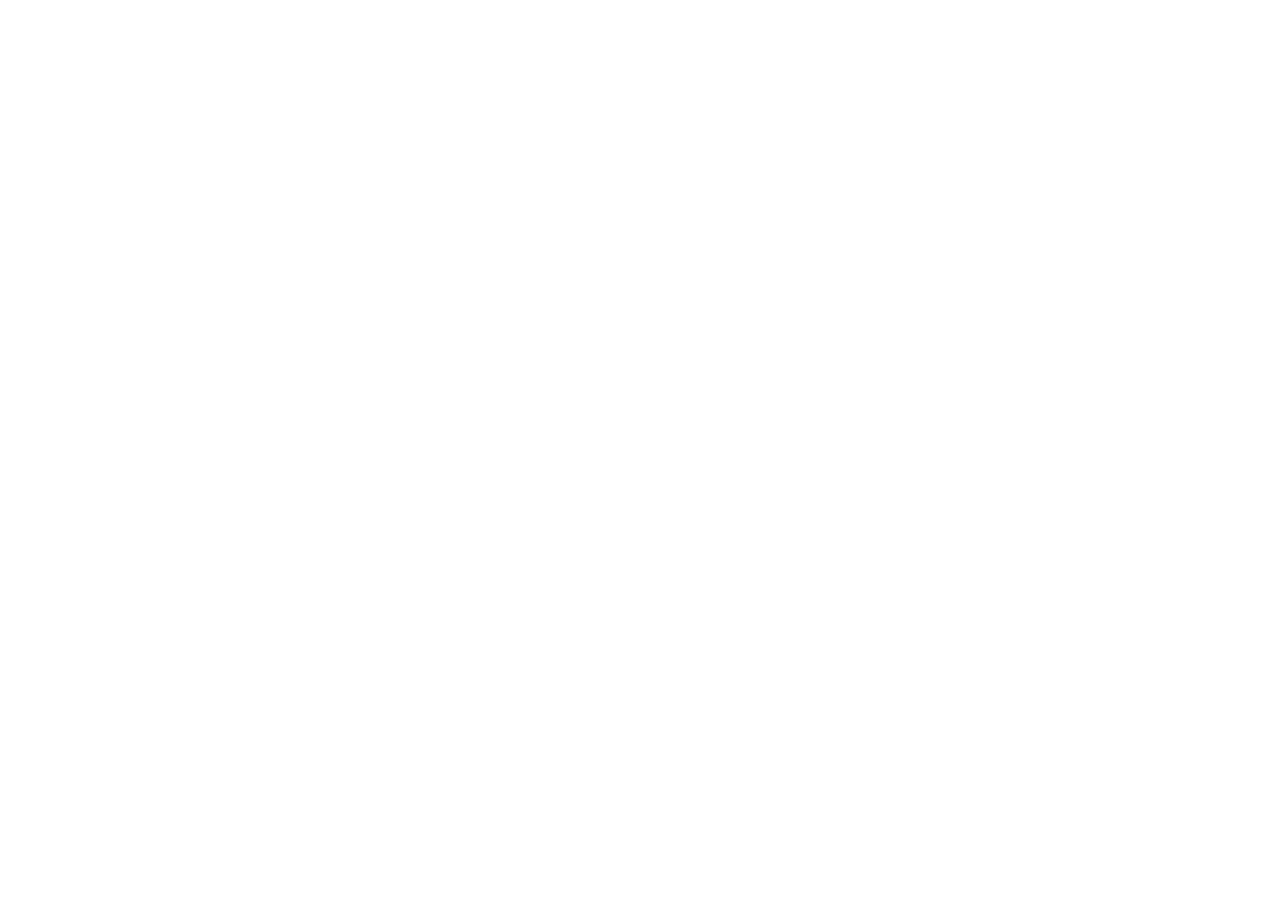
==== index.html @ 8354b926 "team homework" ====
<!DOCTYPE html>
<html lang="en">
  <head>
    <meta charset="UTF-8" />
    <meta http-equiv="X-UA-Compatible" content="IE=edge" />
    <meta name="viewport" content="width=device-width, initial-scale=1.0" />
    <title>team homework</title>
    <link rel="stylesheet" href="./css/index.css" />
  </head>
  <body>
    <div class="header"><div class="navbar"></div></div>
  </body>
</html>
---- css/index.css ----
* {
  margin: 0;
  padding: 0;
  box-sizing: border-box;
}
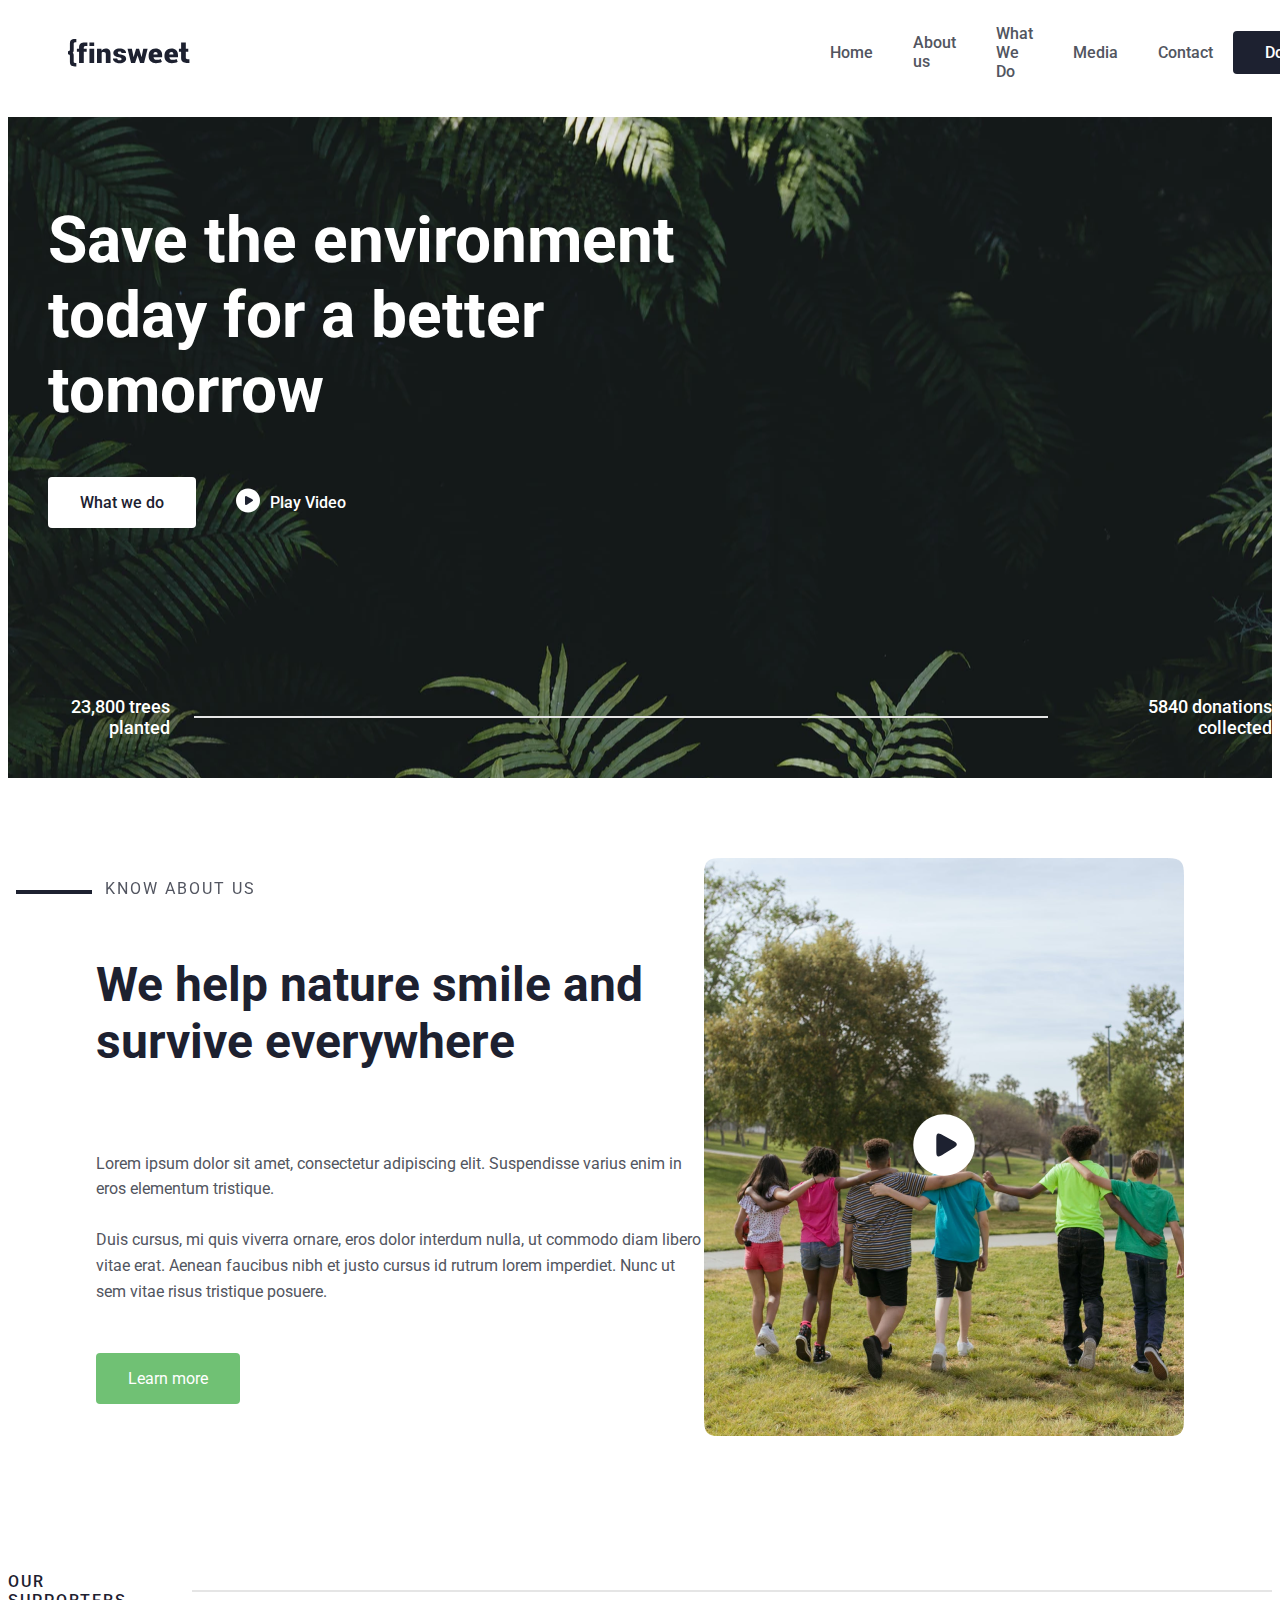
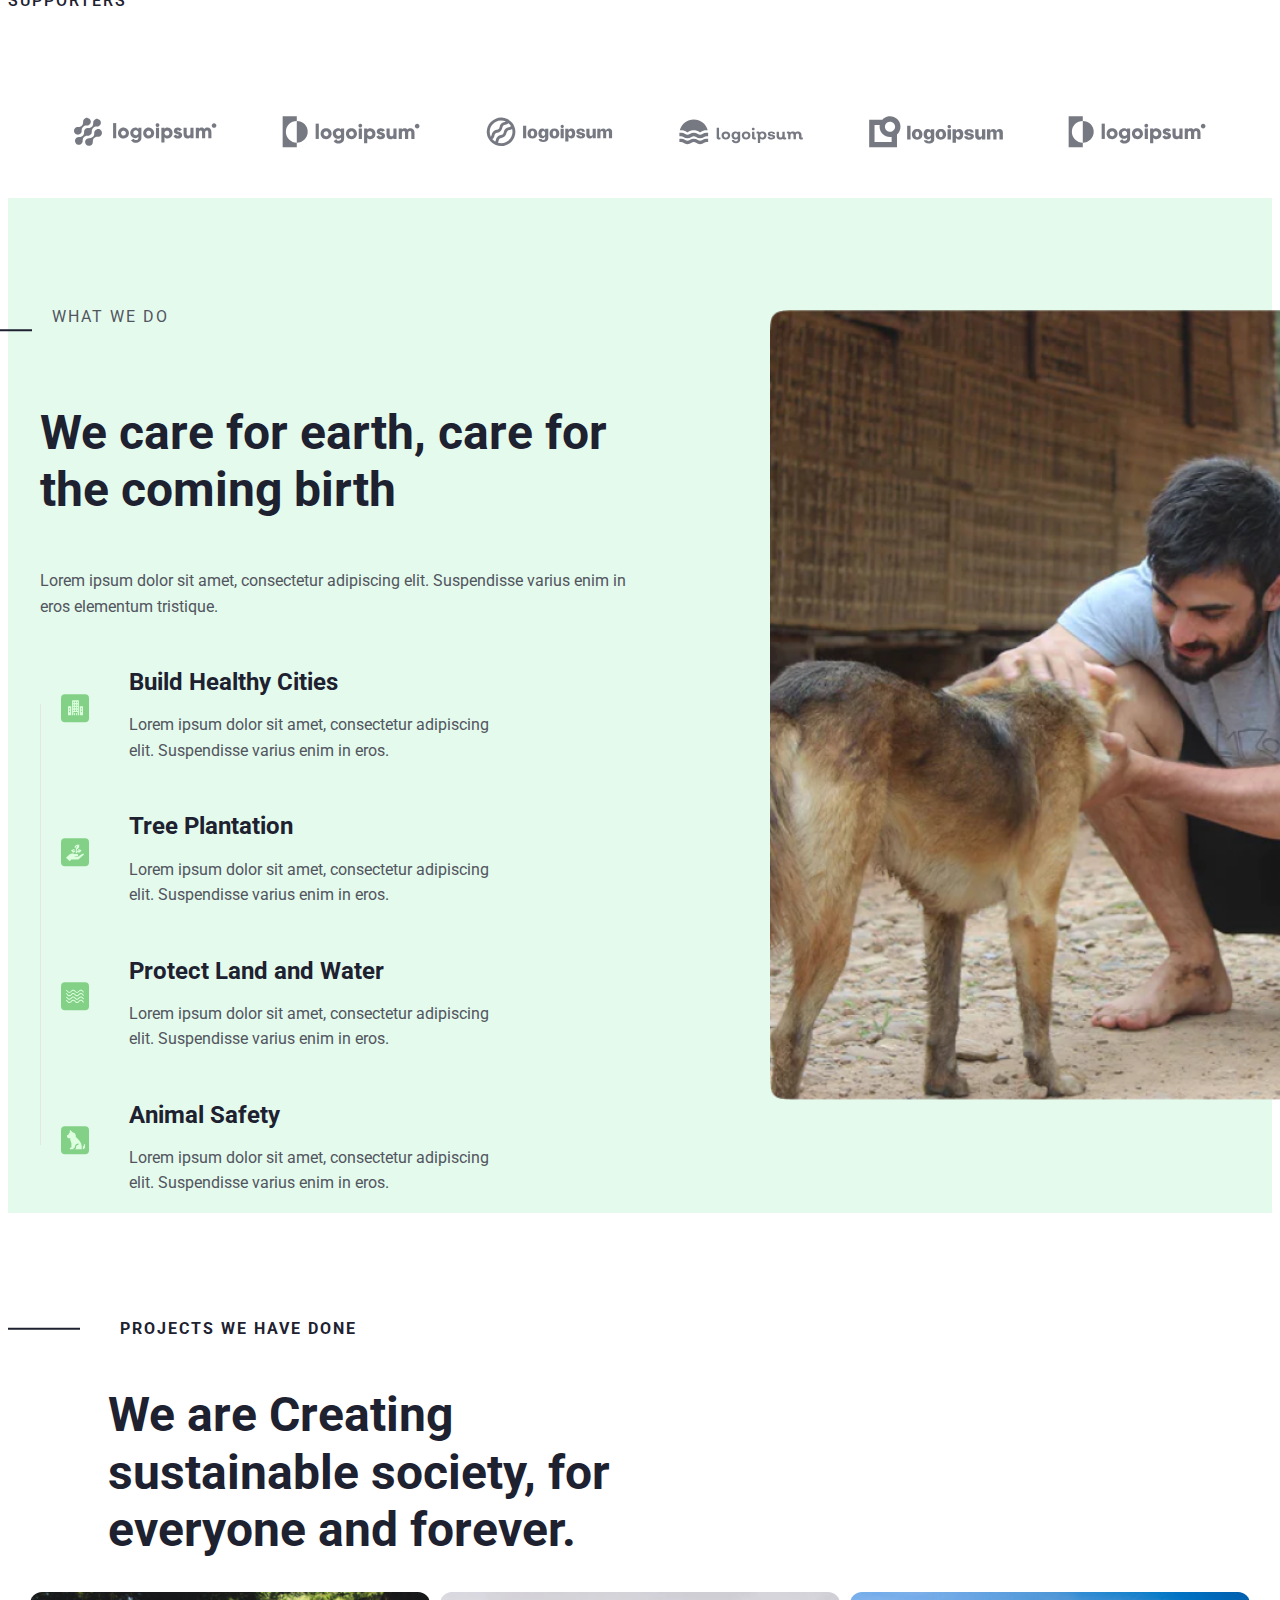
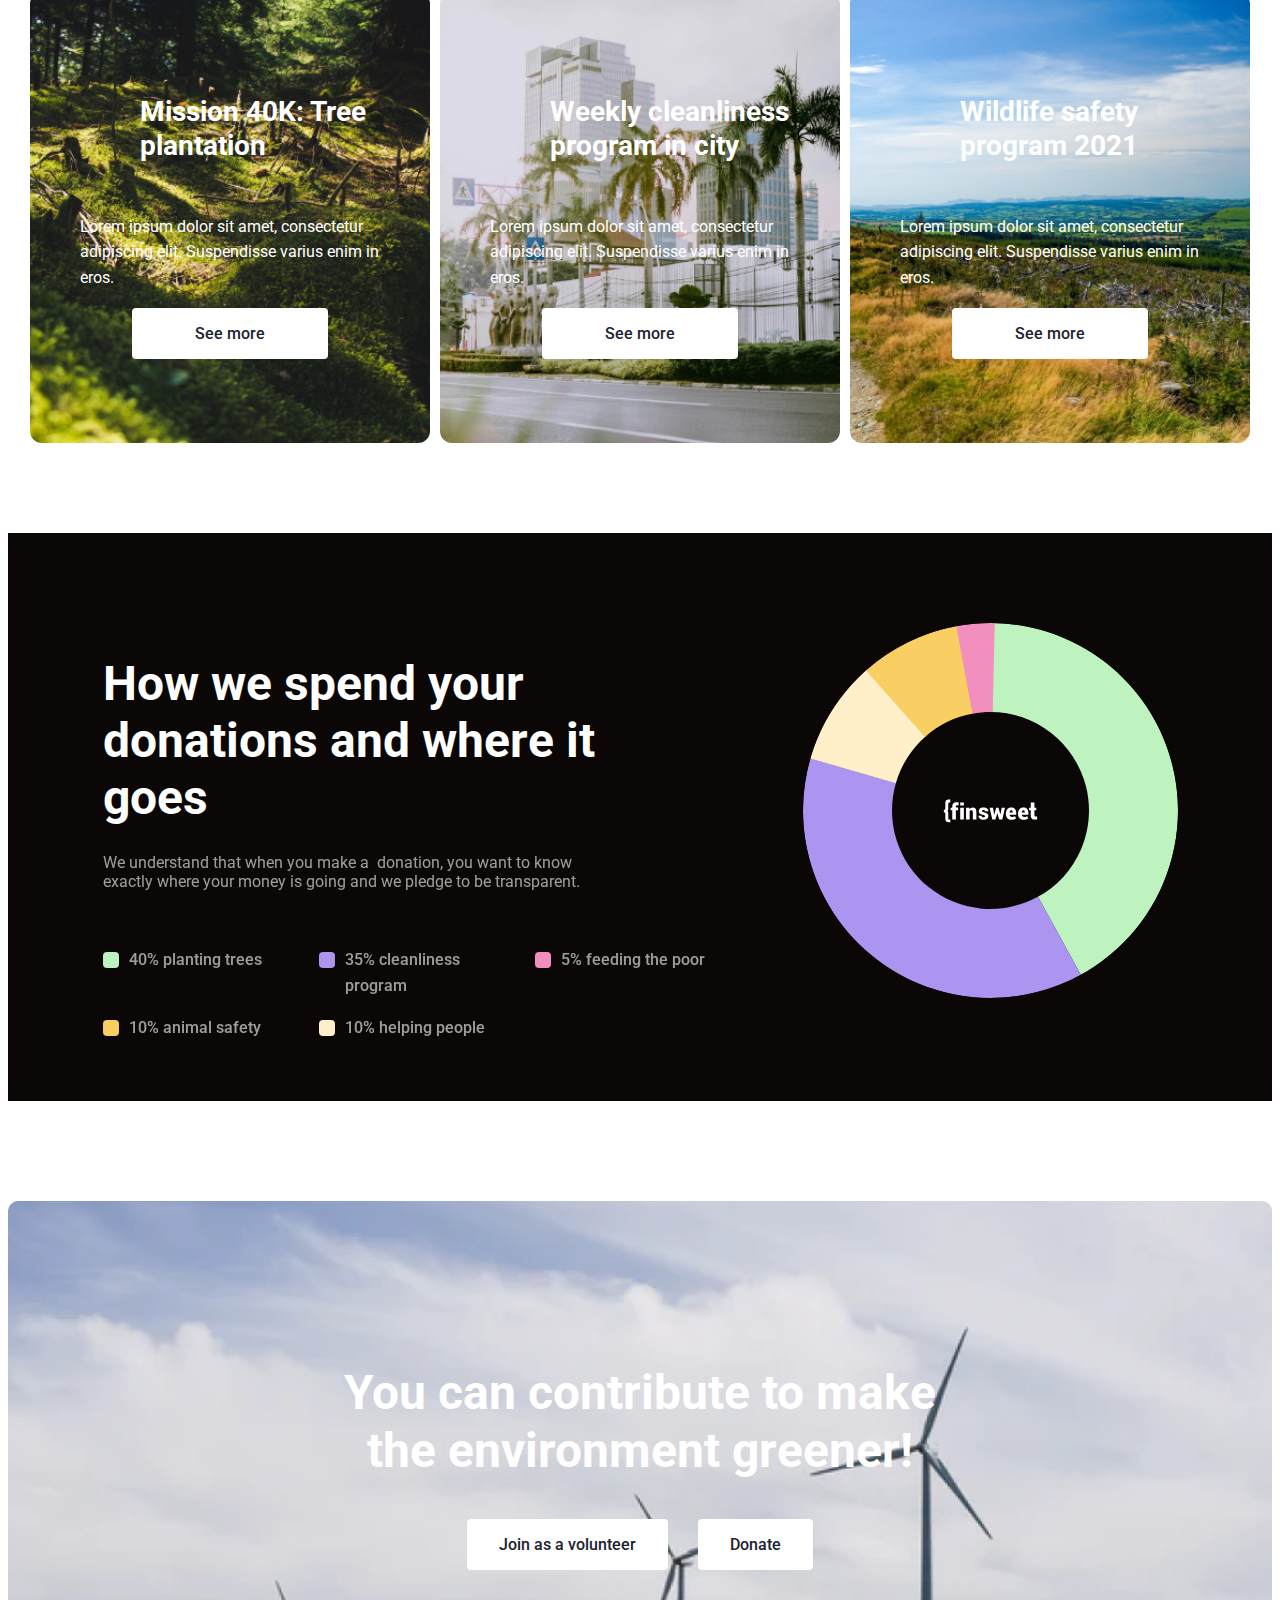
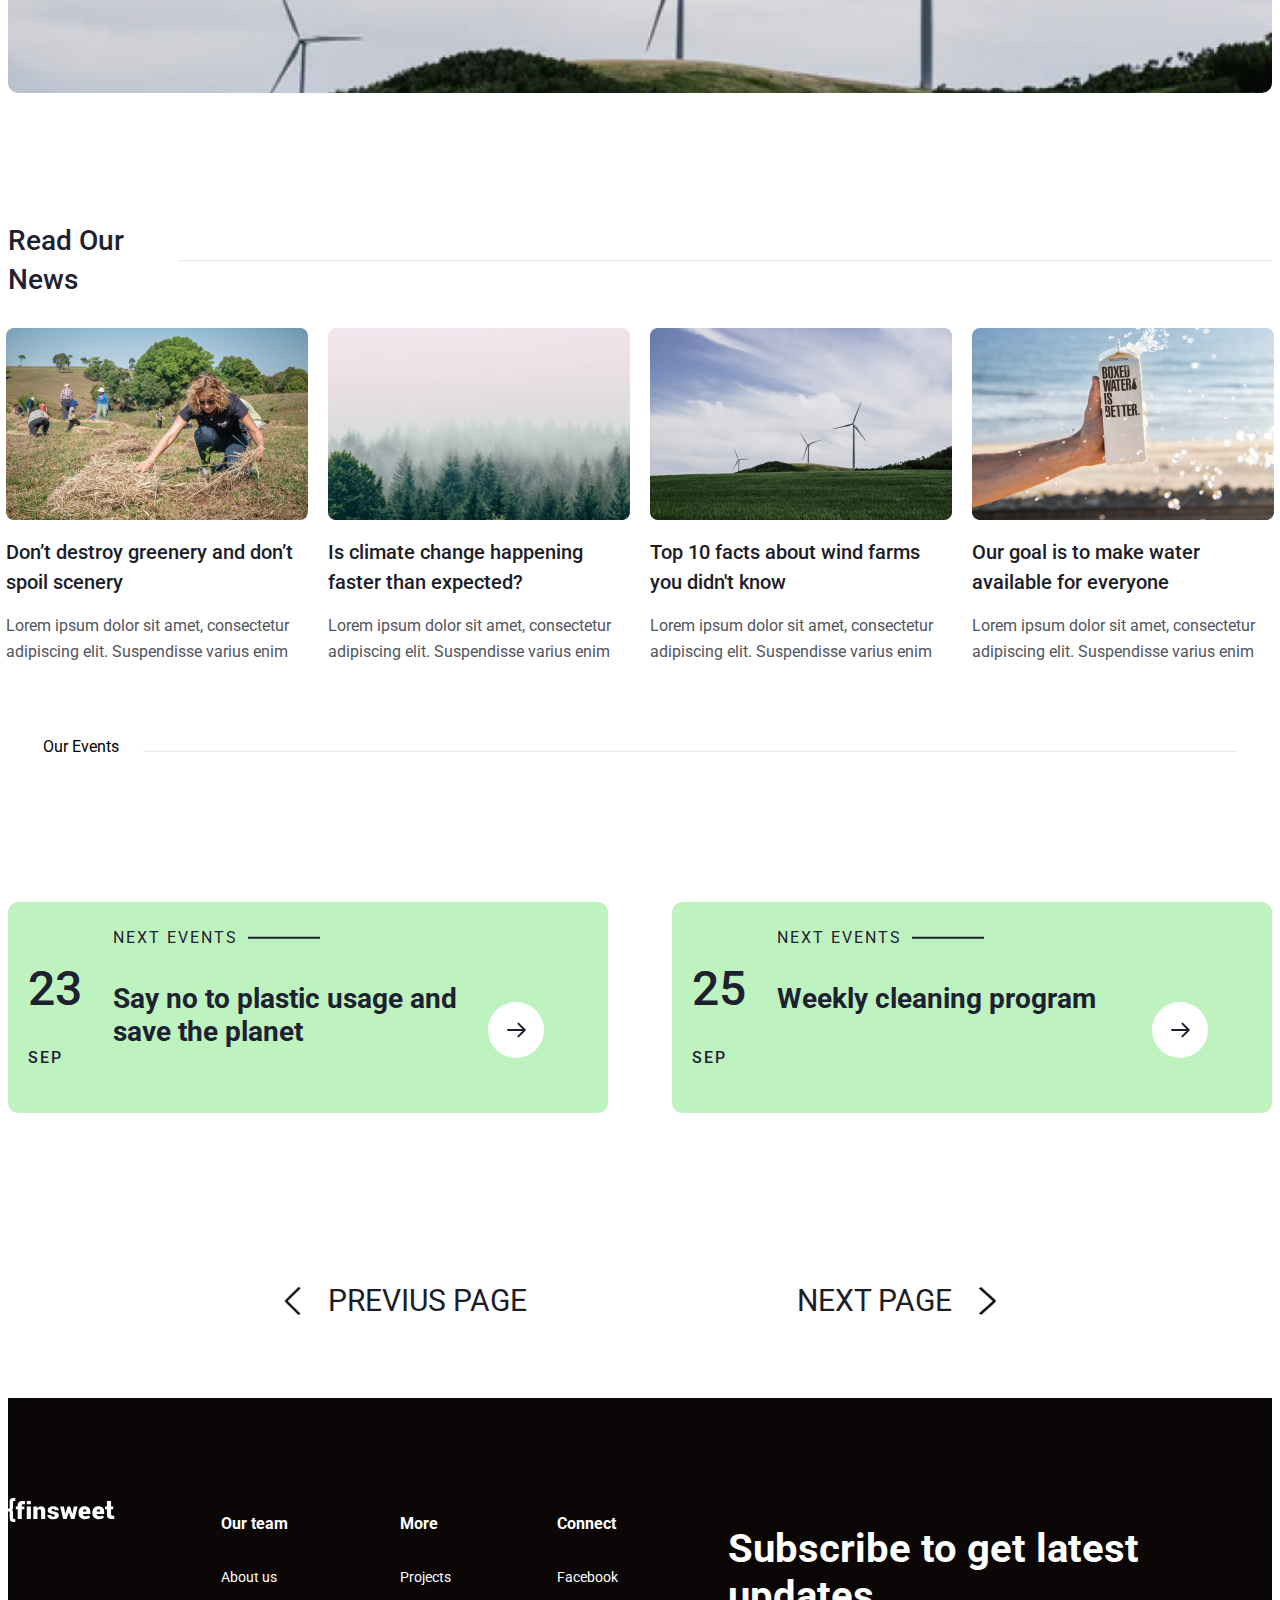
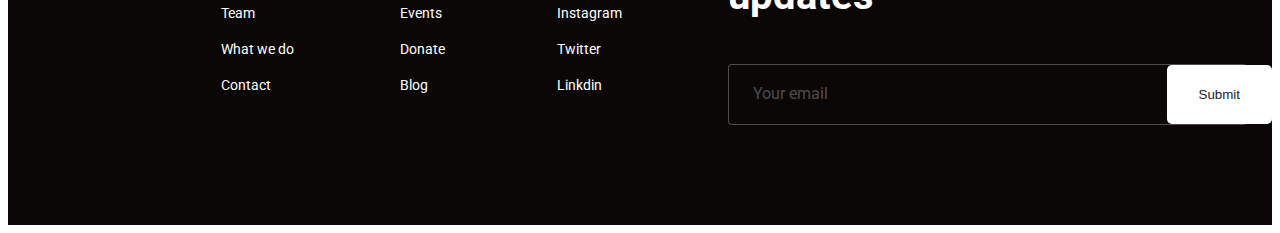
==== commit 55169c8e: "commit added" ====
--- a/index.html
+++ b/index.html
@@ -8,6 +8,353 @@
     <link rel="stylesheet" href="./css/index.css" />
   </head>
   <body>
-    <div class="header"><div class="navbar"></div></div>
+    <header>
+      <div class="navbar at">
+        <img src="./images/Shape.svg" alt="logo" />
+        <img id="hamb" src="./images/hamburger" alt="" />
+        <div class="nav at">
+          <ul>
+            <a href="./index.html">Home</a>
+            <a href="./aboutas.html">About us</a>
+            <a href="./whatwe.html">What We Do</a>
+            <a href="#">Media</a>
+            <a href="./contact.html">Contact</a>
+          </ul>
+          <a id="donate-at" href="./donet.html">Donate</a>
+        </div>
+      </div>
+    </header>
+    <div class="home">
+      <div class="container">
+        <div class="save-at">
+          <h1>Save the environment today for a better tomorrow</h1>
+          <div class="what-at">
+            <a id="what" href="#">What we do</a>
+            <div class="video-at">
+              <a href="#"><img src="./images/Play icon.svg" alt="" /></a>
+              <p>Play Video</p>
+            </div>
+          </div>
+        </div>
+        <div class="grow">
+          <p>23,800 trees planted</p>
+          <div class="div"></div>
+          <p>5840 donations collected</p>
+        </div>
+      </div>
+    </div>
+    <section>
+      <div class="container">
+        <div class="help">
+          <div class="helpleft">
+            <div class="know">
+              <div class="line"></div>
+              <p>Know About us</p>
+            </div>
+            <h1>We help nature smile and survive everywhere</h1>
+            <p>
+              Lorem ipsum dolor sit amet, consectetur adipiscing elit.
+              Suspendisse varius enim in eros elementum tristique. <br />
+              <br />
+              ‍Duis cursus, mi quis viverra ornare, eros dolor interdum nulla,
+              ut commodo diam libero vitae erat. Aenean faucibus nibh et justo
+              cursus id rutrum lorem imperdiet. Nunc ut sem vitae risus
+              tristique posuere.
+            </p>
+            <a href="#">Learn more</a>
+          </div>
+          <div class="helpright">
+            <a href="#"><img src="./images/Play icon.svg" alt="" /></a>
+          </div>
+        </div>
+        <div class="our">
+          <p>our Supporters</p>
+          <div id="our"></div>
+        </div>
+        <div class="logoipsum">
+          <img src="./images/Logo.svg" alt="" />
+          <img src="./images/Logo (1).svg" alt="" />
+          <img src="./images/Logo (2).svg" alt="" />
+          <img src="./images/Logo (3).svg" alt="" />
+          <img src="./images/Logo (4).svg" alt="" />
+          <img src="./images/Logo (1).svg" alt="" />
+        </div>
+      </div>
+    </section>
+    <div class="earth">
+      <div class="container container-earth">
+        <div class="builtleft">
+          <div class="wedo">
+            <img src="./images/Line.svg" alt="" />
+            <p>What we do</p>
+          </div>
+          <h1>We care for earth, care for the coming birth</h1>
+          <p>
+            Lorem ipsum dolor sit amet, consectetur adipiscing elit. Suspendisse
+            varius enim in eros elementum tristique.
+          </p>
+          <div class="builtich">
+            <img src="./images/Line (1).svg" alt="" />
+            <div class="healthsirt">
+              <div class="helath">
+                <img src="./images/Icon.svg" alt="" />
+                <ul>
+                  <h1>Build Healthy Cities</h1>
+                  <li>
+                    Lorem ipsum dolor sit amet, consectetur adipiscing elit.
+                    Suspendisse varius enim in eros.
+                  </li>
+                </ul>
+              </div>
+              <div class="helath">
+                <img src="./images/Icon (1).svg" alt="" />
+                <ul>
+                  <h1>Tree Plantation</h1>
+                  <li>
+                    Lorem ipsum dolor sit amet, consectetur adipiscing elit.
+                    Suspendisse varius enim in eros.
+                  </li>
+                </ul>
+              </div>
+              <div class="helath">
+                <img src="./images/Icon (2).svg" alt="" />
+                <ul>
+                  <h1>Protect Land and Water</h1>
+                  <li>
+                    Lorem ipsum dolor sit amet, consectetur adipiscing elit.
+                    Suspendisse varius enim in eros.
+                  </li>
+                </ul>
+              </div>
+              <div class="helath">
+                <img src="./images/Icon (3).svg" alt="" />
+                <ul>
+                  <h1>Animal Safety</h1>
+                  <li>
+                    Lorem ipsum dolor sit amet, consectetur adipiscing elit.
+                    Suspendisse varius enim in eros.
+                  </li>
+                </ul>
+              </div>
+            </div>
+          </div>
+        </div>
+        <img id="it" src="./images/Image.png" alt="" />
+      </div>
+    </div>
+    <div class="container have">
+      <div class="project">
+        <img src="./images/Line.svg" alt="" />
+        <p>Projects we have done</p>
+      </div>
+      <h1>We are Creating sustainable society, for everyone and forever.</h1>
+      <div class="mission">
+        <div class="plantation">
+          <h1 id="h1">Mission 40K: Tree plantation</h1>
+          <p id="p1">
+            Lorem ipsum dolor sit amet, consectetur adipiscing elit. Suspendisse
+            varius enim in eros.
+          </p>
+          <a id="see" href="#">See more</a>
+        </div>
+        <div class="Weekly" id="weekly">
+          <h1 id="h1">Weekly cleanliness program in city</h1>
+          <p id="p1">
+            Lorem ipsum dolor sit amet, consectetur adipiscing elit. Suspendisse
+            varius enim in eros.
+          </p>
+          <a id="see" href="#">See more</a>
+        </div>
+        <div class="Wildlife" id="wildlife">
+          <h1 id="h1">Wildlife safety program 2021</h1>
+          <p id="p1">
+            Lorem ipsum dolor sit amet, consectetur adipiscing elit. Suspendisse
+            varius enim in eros.
+          </p>
+          <a id="see" href="#">See more</a>
+        </div>
+      </div>
+    </div>
+    <div class="how">
+      <div class="container diagrm">
+        <div class="spend">
+          <h1>How we spend your donations and where it goes</h1>
+          <p>
+            We understand that when you make a  donation, you want to know
+            exactly where your money is going and we pledge to be transparent.
+          </p>
+          <div class="foiz">
+            <div class="gold">
+              <img src="./images/Rectangle 1311.svg" alt="" />
+              <p>40% planting trees</p>
+            </div>
+
+            <div class="gold">
+              <img src="./images/Rectangle 1311 (1).svg" alt="" />
+              <p>35% cleanliness program</p>
+            </div>
+            <div class="gold">
+              <img src="./images/Rectangle 1311 (4).svg" alt="" />
+              <p>5% feeding the poor</p>
+            </div>
+            <div class="gold">
+              <img src="./images/Rectangle 1311 (3).svg" alt="" />
+              <p>10% animal safety</p>
+            </div>
+            <div class="gold">
+              <img src="./images/Rectangle 1311 (2).svg" alt="" />
+              <p>10% helping people</p>
+            </div>
+          </div>
+        </div>
+        <div class="diaggrama">
+          <img src="./images/Vector.svg" alt="" />
+        </div>
+      </div>
+    </div>
+    <div class="container mak">
+      <div class="make">
+        <h2>You can contribute to make the environment greener!</h2>
+        <div class="join">
+          <a href="#">Join as a volunteer</a> <a href="#">Donate</a>
+        </div>
+      </div>
+    </div>
+    <div class="read">
+      <div class="container">
+        <div class="news">
+          <h3>Read Our News</h3>
+          <img src="./images/Line (2).svg" alt="" />
+        </div>
+        <div class="oram">
+          <div class="dont">
+            <img src="./images/Thumbnail.png" alt="" />
+            <h1 id="dont">Don’t destroy greenery and don’t spoil scenery</h1>
+            <p id="pp">
+              Lorem ipsum dolor sit amet, consectetur adipiscing elit.
+              Suspendisse varius enim
+            </p>
+          </div>
+          <div class="dont1">
+            <img src="./images/Thumbnail (1).png" alt="" />
+            <h1 id="dont">Is climate change happening faster than expected?</h1>
+            <p id="pp">
+              Lorem ipsum dolor sit amet, consectetur adipiscing elit.
+              Suspendisse varius enim
+            </p>
+          </div>
+          <div class="dont2">
+            <img src="./images/Thumbnail (2).png" alt="" />
+            <h1 id="dont">Top 10 facts about wind farms you didn't know</h1>
+            <p id="pp">
+              Lorem ipsum dolor sit amet, consectetur adipiscing elit.
+              Suspendisse varius enim
+            </p>
+          </div>
+          <div class="dont3">
+            <img src="./images/Thumbnail (3).png" alt="" />
+            <h1 id="dont">Our goal is to make water available for everyone</h1>
+            <p id="pp">
+              Lorem ipsum dolor sit amet, consectetur adipiscing elit.
+              Suspendisse varius enim
+            </p>
+          </div>
+        </div>
+        <div class="event">
+          <p>Our Events</p>
+          <img src="./images/Line (2).svg" alt="" />
+        </div>
+        <div class="sep">
+          <div class="sepleft">
+            <p id="sepat">
+              23
+              <span>Sep</span>
+            </p>
+            <div class="next">
+              <div class="nextic">
+                <p>Next Events</p>
+                <img src="./images/Line.svg" alt="" />
+              </div>
+              <h1>Say no to plastic usage and save the planet</h1>
+            </div>
+            <a href="#"><img src="./images/Arrow.svg" alt="" /></a>
+          </div>
+          <div class="sepleft">
+            <p id="sepat">
+              25
+              <span>Sep</span>
+            </p>
+            <div class="next">
+              <div class="nextic">
+                <p>Next Events</p>
+                <img src="./images/Line.svg" alt="" />
+              </div>
+              <h1>Weekly cleaning program</h1>
+            </div>
+            <a href="#"><img src="./images/Arrow.svg" alt="" /></a>
+          </div>
+        </div>
+      </div>
+    </div>
+    <div class="otish">
+      <div class="container otmoq">
+        <a href="./index.html"
+          ><img src="./images/chappage.png" alt="logo" />Previus page</a
+        >
+        <a id="ong" href="./aboutas.html">
+          Next page<img src="./images/ongpage" alt=""
+        /></a>
+      </div>
+    </div>
+    <footer>
+      <div class="container futer">
+        <img src="./images/shape1.svg" alt="logo" />
+        <div class="futer-1">
+          <h3>Our team</h3>
+          <a href="./aboutas.html">About us</a>
+          <a href="#">Team</a>
+          <a href="./whatwe.html">What we do</a>
+          <a href="https://t.me/ravshanov_2211">Contact</a>
+        </div>
+        <div class="futer-1">
+          <h3>More</h3>
+          <a href="">Projects</a>
+          <a href="#">Events</a>
+          <a href="">Donate</a>
+          <a href="https://t.me/ravshanov_2211">Blog</a>
+        </div>
+        <div class="futer-1">
+          <h3>Connect</h3>
+          <a
+            href="https://www.facebook.com/profile.php?id=100091589356872&mibextid=ZbWKwL"
+            >Facebook</a
+          >
+          <a href="https://instagram.com/tta030802?igshid=Y2M0YTlkZGNmOQ=="
+            >Instagram</a
+          >
+          <a href="https://twitter.com/">Twitter</a>
+          <a href="https://www.linkedin.com/in/abbosxonov-to-lanboy-636183267"
+            >Linkdin
+          </a>
+        </div>
+        <div class="updateat">
+          <h1>Subscribe to get latest updates</h1>
+          <div class="btn">
+            <input
+              type="email"
+              name="email"
+              id="email"
+              placeholder="Your email"
+            />
+            <input
+              type="submit"
+              name="Subscribe"
+              id="submit"
+              placeholder="Subscribe"
+            />
+          </div>
+        </div>
+      </div>
+    </footer>
   </body>
 </html>
--- a/css/index.css
+++ b/css/index.css
@@ -1,5 +1,1169 @@
-* {
-  margin: 0;
+@import url("https://fonts.googleapis.com/css2?family=Lato&family=Montserrat&family=Mulish&family=Orbitron&family=Poppins&family=Roboto&family=Rubik&display=swap");
+
+body {
+  font-family: "Roboto";
+}
+
+a {
+  text-decoration: none;
+}
+
+.container {
+  max-width: 1320px;
+  margin: 0 auto;
   padding: 0;
-  box-sizing: border-box;
-}
+}
+
+.nav ul a {
+  font-family: "Roboto";
+  font-style: normal;
+  font-weight: 500;
+  font-size: 16px;
+  line-height: 19px;
+  color: #525560;
+  text-decoration: none;
+}
+
+.nav ul a:hover {
+  font-family: "Roboto";
+  font-style: normal;
+  font-weight: 500;
+  font-size: 16px;
+  line-height: 19px;
+  color: #0b0706;
+}
+
+#donate-at {
+  font-family: "Roboto";
+  font-style: normal;
+  font-weight: 500;
+  font-size: 16px;
+  line-height: 19px;
+  text-align: right;
+  color: #ffffff;
+  background: #1d2130;
+  border-radius: 4px;
+  text-decoration: none;
+  padding: 12px 32px;
+}
+
+ul {
+  display: flex;
+  align-items: center;
+  justify-content: center;
+  gap: 40px;
+}
+
+.nav {
+  display: flex;
+  justify-content: center;
+  align-items: center;
+  gap: 20px;
+}
+
+.navbar {
+  display: flex;
+  justify-content: start;
+  align-items: center;
+  gap: 600px;
+  padding: 20px 60px;
+  position: fixed;
+  width: 100%;
+  background-color: #fff;
+  margin-top: -55px;
+  transition: 0.6;
+}
+/* ////////////navbar tugadi/////// */
+.home {
+  background-image: url(../images/BG\ Image.png);
+  background-position: center top;
+  background-repeat: no-repeat;
+  background-size: cover;
+  width: 100%;
+  height: 735px;
+}
+
+.save-at h1 {
+  font-family: "Roboto";
+  font-style: normal;
+  font-size: 64px;
+  color: #ffffff;
+  width: 640px;
+  height: 231px;
+  padding-left: 40px;
+  padding-top: 160px;
+}
+
+#what {
+  font-family: "Roboto";
+  font-style: normal;
+  font-weight: 500;
+  font-size: 16px;
+  line-height: 19px;
+  text-align: center;
+  color: #1d2130;
+  text-decoration: none;
+  background: #ffffff;
+  padding: 16px 32px;
+  backdrop-filter: blur(40px);
+  border-radius: 4px;
+}
+
+.video-at p {
+  font-family: "Roboto";
+  font-style: normal;
+  font-weight: 500;
+  font-size: 16px;
+  line-height: 19px;
+  color: #ffffff;
+}
+
+.video-at {
+  display: flex;
+  justify-content: start;
+  align-items: center;
+  gap: 10px;
+}
+
+.what-at {
+  display: flex;
+  justify-content: start;
+  gap: 40px;
+  padding-left: 40px;
+}
+
+.grow p {
+  font-family: "Roboto";
+  font-style: normal;
+  font-weight: 500;
+  font-size: 18px;
+  line-height: 21px;
+  text-align: right;
+  color: #ffffff;
+}
+
+.div {
+  width: 861px;
+  height: 0;
+  border: 1px solid #e5e5e5;
+  backdrop-filter: blur(15px);
+}
+
+.grow {
+  display: flex;
+  justify-content: center;
+  align-items: center;
+  margin-top: 150px;
+  gap: 24px;
+}
+
+.helpright {
+  width: 480px;
+  height: 578px;
+  background-image: url(../images/BG.png);
+  display: flex;
+  justify-content: center;
+  align-items: center;
+}
+
+.helpright img {
+  width: 64px;
+  height: 64px;
+}
+
+.know p {
+  position: absolute;
+  font-family: "Roboto";
+  font-style: normal;
+  font-size: 16px;
+  line-height: 19px;
+  letter-spacing: 2px;
+  text-transform: uppercase;
+  color: #1d2130;
+  margin-left: 710px;
+  margin-top: 140px;
+}
+
+.line {
+  width: 72px;
+  height: 0;
+  border: 2px solid #1d2130;
+}
+
+.helpleft h1 {
+  font-family: "Roboto";
+  font-style: normal;
+  font-size: 48px;
+  /* line-height: 120%; */
+  color: #1d2130;
+  width: 607px;
+  height: 116px;
+}
+
+.helpleft p {
+  font-family: "Roboto";
+  font-style: normal;
+  font-weight: 400;
+  font-size: 16px;
+  line-height: 160%;
+  color: #525560;
+  width: 608px;
+  height: 156px;
+}
+
+.helpleft a {
+  font-family: "Roboto";
+  font-style: normal;
+  /* font-weight: 500; */
+  font-size: 16px;
+  text-align: right;
+  color: #ffffff;
+  padding: 16px 32px;
+  background: #70c174;
+  backdrop-filter: blur(40px);
+  border-radius: 4px;
+  text-decoration: none;
+}
+
+.helpleft {
+  display: flex;
+  justify-content: center;
+  align-items: start;
+  flex-direction: column;
+  gap: 30px;
+}
+
+.know {
+  display: flex;
+  justify-content: center;
+  align-items: center;
+  gap: 20px;
+  margin-left: -80px;
+  position: relative;
+}
+
+.help {
+  display: flex;
+  justify-content: center;
+  align-items: center;
+  padding: 80px 20px;
+}
+
+.our p {
+  font-family: "Roboto";
+  font-style: normal;
+  font-weight: 500;
+  font-size: 16px;
+  line-height: 19px;
+  letter-spacing: 2px;
+  text-transform: uppercase;
+  color: #1d2130;
+}
+
+#our {
+  width: 1094px;
+  height: 0;
+  border: 1px solid #e5e5e5;
+}
+
+.our {
+  display: flex;
+  justify-content: center;
+  align-items: center;
+  gap: 24px;
+  padding: 40px 0;
+}
+
+.logoipsum {
+  display: flex;
+  justify-content: center;
+  align-items: center;
+  justify-content: space-evenly;
+  padding: 50px 0;
+}
+
+.helath ul h1 {
+  font-family: "Roboto";
+  font-style: normal;
+  font-weight: 700;
+  font-size: 24px;
+  line-height: 28px;
+  color: #1d2130;
+  width: 280px;
+  height: 28px;
+}
+
+.helath ul li {
+  font-family: "Roboto";
+  font-style: normal;
+  font-weight: 400;
+  font-size: 16px;
+  line-height: 160%;
+  color: #525560;
+  list-style: none;
+  width: 384px;
+  height: 52px;
+}
+
+.healthsirt {
+  display: flex;
+  justify-content: center;
+  align-items: center;
+  flex-direction: column;
+}
+
+.helath ul {
+  display: flex;
+  justify-content: center;
+  align-items: start;
+  flex-direction: column;
+  gap: 0;
+}
+
+.helath {
+  display: flex;
+  justify-content: center;
+  align-items: center;
+}
+
+.builtich {
+  display: flex;
+  justify-content: center;
+  gap: 20px;
+}
+
+.wedo p {
+  font-family: "Roboto";
+  font-style: normal;
+  font-weight: 700;
+  font-size: 16px;
+  line-height: 19px;
+  letter-spacing: 2px;
+  text-transform: uppercase;
+  color: #1d2130;
+}
+
+.wedo {
+  display: flex;
+  gap: 20px;
+  margin-left: -80px;
+}
+
+.builtleft h1 {
+  font-family: "Roboto";
+  font-style: normal;
+
+  font-size: 48px;
+
+  color: #1d2130;
+  width: 608px;
+  height: 116px;
+}
+
+.builtleft p {
+  font-family: "Roboto";
+  font-style: normal;
+  font-weight: 400;
+  font-size: 16px;
+  line-height: 160%;
+  color: #525560;
+  width: 608px;
+  height: 52px;
+}
+
+.builtleft {
+  display: flex;
+  justify-content: center;
+  align-items: start;
+  flex-direction: column;
+  padding-left: 90px;
+  padding-top: 90px;
+}
+
+.container-earth {
+  display: flex;
+  justify-content: center;
+  align-items: center;
+  gap: 110px;
+}
+
+#it {
+  width: 560px;
+  height: 790px;
+}
+
+.earth {
+  background-color: #e4faec;
+}
+
+.project p {
+  font-family: "Roboto";
+  font-style: normal;
+  font-weight: 700;
+  font-size: 16px;
+  line-height: 19px;
+  letter-spacing: 2px;
+  text-transform: uppercase;
+  color: #1d2130;
+}
+
+.have h1 {
+  font-family: "Roboto";
+  font-style: normal;
+  font-weight: 700;
+  font-size: 48px;
+  line-height: 120%;
+  color: #1d2130;
+  width: 600px;
+  height: 174px;
+}
+
+#h1 {
+  font-family: "Roboto";
+  font-style: normal;
+  font-weight: 700;
+  font-size: 28px;
+  color: #ffffff;
+  width: 280px;
+  height: 84px;
+}
+#h1 {
+  font-family: "Roboto";
+  font-style: normal;
+  font-weight: 700;
+  font-size: 28px;
+  color: #ffffff;
+  width: 280px;
+  height: 84px;
+}
+
+#h1 {
+  font-family: "Roboto";
+  font-style: normal;
+  font-weight: 700;
+  font-size: 28px;
+  color: #ffffff;
+  width: 280px;
+  height: 84px;
+}
+
+#p1 {
+  font-family: "Roboto";
+  font-style: normal;
+  font-weight: 400;
+  font-size: 16px;
+  line-height: 160%;
+  color: #ffffff;
+  width: 300px;
+  height: 78px;
+}
+
+#see {
+  font-family: "Roboto";
+  font-style: normal;
+  font-weight: 500;
+  font-size: 16px;
+  line-height: 19px;
+  text-align: center;
+  text-decoration: none;
+  color: #1d2130;
+  padding: 16px 32px;
+  width: 132px;
+  height: 51;
+  background-color: #fff;
+  border-radius: 4px;
+}
+
+.plantation {
+  background-image: url(../images/40k.png);
+  background-repeat: no-repeat;
+  background-position: center;
+  background-size: cover;
+  width: 400px;
+  height: 411px;
+  overflow: hidden;
+  border-radius: 12px;
+}
+
+#weekly {
+  background-image: url(../images/40k1.png);
+  background-repeat: no-repeat;
+  background-position: center;
+  background-size: cover;
+  width: 400px;
+  height: 411px;
+  border-radius: 12px;
+  overflow: hidden;
+}
+
+#wildlife {
+  background-image: url(../images/40k2.png);
+  background-repeat: no-repeat;
+  background-position: center;
+  background-size: cover;
+  width: 400px;
+  height: 411px;
+  border-radius: 12px;
+  overflow: hidden;
+}
+
+.plantation {
+  display: flex;
+  align-items: center;
+  justify-content: center;
+  flex-direction: column;
+  padding: 20px 0;
+}
+
+#weekly {
+  display: flex;
+  align-items: center;
+  justify-content: center;
+  flex-direction: column;
+  padding: 20px 0;
+}
+
+#wildlife {
+  display: flex;
+  align-items: center;
+  justify-content: center;
+  flex-direction: column;
+  padding: 20px 0;
+}
+
+.mission {
+  display: flex;
+  justify-content: center;
+  align-items: center;
+  gap: 10px;
+}
+
+.project {
+  display: flex;
+  gap: 40px;
+}
+.have {
+  padding: 90px 0;
+}
+
+.have h1 {
+  padding-left: 100px;
+}
+
+.gold p {
+  font-family: "Roboto";
+  font-style: normal;
+
+  font-size: 16px;
+
+  color: #ffffff;
+}
+
+.spend h1 {
+  font-family: "Roboto";
+  font-style: normal;
+
+  font-size: 48px;
+
+  width: 511px;
+  height: 166px;
+  color: #ffffff;
+}
+
+.spend p {
+  font-family: "Roboto";
+  font-style: normal;
+
+  font-size: 16px;
+
+  color: #ffffff;
+  opacity: 0.6;
+  width: 506px;
+  height: 62px;
+}
+
+.gold {
+  display: flex;
+  justify-content: center;
+  align-items: center;
+  gap: 10px;
+}
+.gold p {
+  font-family: "Roboto";
+  font-style: normal;
+  font-weight: 500;
+  font-size: 16px;
+  line-height: 160%;
+  color: #ffffff;
+  width: 180px;
+  height: 26px;
+}
+
+.foiz {
+  display: flex;
+  justify-content: start;
+  align-items: center;
+  flex-wrap: wrap;
+  width: 700px;
+  height: 80px;
+  gap: 10px;
+}
+
+.how {
+  background-color: #0b0706;
+  padding: 90px 0;
+}
+
+.diaggrama {
+  background-image: url(../images/Chart.svg);
+  background-repeat: no-repeat;
+  background-position: center;
+  background-size: cover;
+  width: 375px;
+  height: 375px;
+  border-radius: 50%;
+  display: flex;
+  justify-content: center;
+  align-items: center;
+}
+
+.diaggrama img {
+  background-color: #0b0706;
+}
+
+.diagrm {
+  display: flex;
+  justify-content: center;
+}
+
+.make {
+  background-image: url(../images/shamolenergy.png);
+  background-repeat: no-repeat;
+  background-position: center;
+  background-size: cover;
+}
+
+.make h2 {
+  font-family: "Roboto";
+  font-style: normal;
+  font-weight: 700;
+  font-size: 48px;
+  line-height: 120%;
+  text-align: center;
+  color: #ffffff;
+}
+
+.join a {
+  font-family: "Roboto";
+  font-style: normal;
+  font-weight: 500;
+  font-size: 16px;
+  line-height: 19px;
+
+  color: #1d2130;
+  padding: 16px 32px;
+  border-radius: 4px;
+  background-color: #fff;
+}
+
+.join a:hover {
+  font-family: "Roboto";
+  font-style: normal;
+  font-weight: 500;
+  font-size: 16px;
+  line-height: 19px;
+  background: #70c174;
+  backdrop-filter: blur(40px);
+  border-radius: 4px;
+  color: #ffffff;
+}
+
+.join {
+  display: flex;
+  gap: 30px;
+}
+
+.make {
+  display: flex;
+  justify-content: center;
+  align-items: center;
+  flex-direction: column;
+  padding: 123px 323px;
+  border-radius: 10px;
+}
+
+.mak {
+  padding: 100px 0;
+}
+
+.news h3 {
+  font-family: "Roboto";
+  font-style: normal;
+  font-weight: 500;
+  font-size: 28px;
+  line-height: 140%;
+  color: #1d2130;
+}
+
+.news {
+  display: flex;
+  gap: 24px;
+}
+
+#dont {
+  font-family: "Roboto";
+  font-style: normal;
+  font-weight: 500;
+  font-size: 20px;
+  line-height: 150%;
+  color: #1c1d28;
+  width: 290px;
+  height: 60px;
+}
+
+#pp {
+  font-family: "Roboto";
+  font-style: normal;
+  font-weight: 400;
+  font-size: 16px;
+  line-height: 160%;
+  width: 290px;
+  height: 52px;
+  color: #525560;
+}
+
+.oram {
+  display: flex;
+  justify-content: center;
+  align-items: center;
+  gap: 20px;
+}
+
+#sepat {
+  font-family: "Roboto";
+  font-style: normal;
+  font-weight: 500;
+  font-size: 48px;
+  line-height: 120%;
+  font-variant: small-caps;
+  color: #1d2130;
+  width: 30px;
+  height: 50px;
+  padding-left: 20px;
+}
+
+#sepat span {
+  font-family: "Roboto";
+  font-style: normal;
+  font-size: 16px;
+  line-height: 19px;
+  letter-spacing: 2px;
+  text-transform: uppercase;
+  color: #1d2130;
+}
+
+.nextic p {
+  font-family: "Roboto";
+  font-style: normal;
+  font-size: 16px;
+  line-height: 19px;
+  letter-spacing: 2px;
+  text-transform: uppercase;
+  color: #1d2130;
+  padding-left: 40px;
+}
+
+.next h1 {
+  font-family: "Roboto";
+  font-style: normal;
+  font-size: 28px;
+  color: #1d2130;
+  width: 360px;
+  padding-left: 40px;
+}
+
+.event {
+  padding: 40px 0;
+  display: flex;
+  justify-content: center;
+  align-items: baseline;
+  gap: 24px;
+}
+
+.nextic {
+  display: flex;
+  justify-content: center;
+  align-items: center;
+  gap: 10px;
+}
+
+.next {
+  display: flex;
+  justify-content: center;
+  align-items: start;
+  flex-direction: column;
+}
+
+.sepleft {
+  display: flex;
+  gap: 15px;
+  width: 600px;
+  height: 191px;
+  background-color: #bef3c0;
+  border-radius: 10px;
+  padding: 10px 0;
+  justify-content: start;
+  align-items: start;
+}
+
+.sepleft a {
+  width: 56px;
+  height: 56px;
+  border-radius: 50%;
+  background-color: white;
+  margin-top: 90px;
+  display: flex;
+  justify-content: center;
+  align-items: center;
+}
+
+.sep {
+  display: flex;
+  justify-content: center;
+  align-items: center;
+  justify-content: space-between;
+  padding: 90px 0;
+}
+.otmoq a {
+  font-size: 30px;
+  text-transform: uppercase;
+  color: #1c1d28;
+  display: flex;
+  align-items: center;
+  justify-content: center;
+  gap: 20px;
+}
+.otmoq a img {
+  width: 30px;
+  height: 30px;
+  border-radius: 50%;
+}
+
+.otmoq {
+  display: flex;
+  justify-content: center;
+  align-items: center;
+  justify-content: space-evenly;
+  padding: 80px 0;
+}
+
+/* //////////////////////////////// */
+
+.futer-1 h3 {
+  font-family: "Roboto";
+  font-style: normal;
+  font-size: 16px;
+  color: #ffffff;
+}
+
+.futer-1 a {
+  font-family: "Roboto";
+  font-style: normal;
+  font-size: 14px;
+  color: #ffffff;
+}
+
+.updateat h1 {
+  font-family: "Roboto";
+  font-style: normal;
+  font-size: 40px;
+  color: #ffffff;
+  width: 440px;
+  height: 112px;
+}
+
+footer {
+  background-color: #0b0706;
+}
+
+#email::placeholder {
+  font-family: "Roboto";
+  font-style: normal;
+  font-size: 16px;
+  color: rgba(235, 240, 249, 0.3);
+}
+
+#email {
+  padding: 22px 316px 22px 24px;
+  background-color: #0b0706;
+  outline: none;
+  border: 1px solid rgba(235, 240, 249, 0.3);
+  border-radius: 4px;
+}
+
+#submit::placeholder {
+  font-family: "Roboto" sans-serif;
+  font-size: 16px;
+  text-align: center;
+  color: #70c174;
+}
+
+#submit {
+  padding: 22px 32px;
+  background-color: white;
+  outline: none;
+  border: none;
+  border-radius: 5px;
+  color: #1d2130;
+  margin-left: -80px;
+}
+
+.btn {
+  display: flex;
+  justify-content: center;
+  align-items: center;
+}
+
+.futer-1 {
+  display: flex;
+  justify-content: center;
+  align-items: start;
+  flex-direction: column;
+  gap: 20px;
+}
+
+.futer {
+  display: flex;
+  justify-content: center;
+  align-items: start;
+  justify-content: space-between;
+  padding: 100px 0;
+}
+#hamb {
+  width: 30px;
+  height: 30px;
+  border-radius: 50%;
+  display: none;
+}
+
+#hamb:focus + .nav ul {
+  transform: translate(0);
+}
+
+/* ///////////////////////Responsive//////////////////////*/
+
+@media (max-width: 978px) {
+  .nav ul {
+    position: absolute;
+    top: 100%;
+    background: #e6e6e6;
+    left: 0;
+    flex-direction: column;
+    height: 100vh-60px;
+    width: 20%;
+    align-items: center;
+    transform: translate(-100%);
+  }
+  .nav {
+    display: flex;
+    flex-direction: column;
+    justify-content: flex-start;
+    align-items: flex-start;
+  }
+
+  #hamb {
+    display: inline;
+  }
+
+  .navbar {
+    display: flex;
+    justify-content: start;
+    align-items: start;
+    flex-direction: column;
+    padding-left: 30px;
+    height: 150px;
+    gap: 20px;
+  }
+  .save-at h1 {
+    font-size: 28px;
+    width: 250px;
+    height: 250px;
+  }
+
+  #what a {
+    padding: 10px 20px;
+  }
+
+  .what-at {
+    display: flex;
+    align-items: start;
+    justify-content: start;
+    flex-direction: column;
+    padding-left: 30px;
+    gap: 20px;
+  }
+  .grow .div {
+    width: 120px;
+  }
+  .grow {
+    margin-top: 0px;
+    display: flex;
+    justify-content: start;
+    align-items: center;
+    padding-left: 30px;
+  }
+  .know {
+    margin-left: 30px;
+  }
+  .helpleft h1 {
+    width: 407px;
+    height: 116px;
+    font-size: 32px;
+  }
+  .helpleft p {
+    width: 408px;
+    height: 156px;
+    font-size: 14px;
+  }
+  .help {
+    display: flex;
+    flex-direction: column;
+    justify-content: start;
+    align-items: center;
+    padding-left: 30px;
+  }
+
+  .helpright {
+    margin-top: 40px;
+  }
+
+  #our {
+    width: 120px;
+  }
+
+  .our {
+    display: flex;
+    justify-content: start;
+    padding-left: 30px;
+  }
+
+  .logoipsum {
+    display: flex;
+    justify-content: center;
+    align-items: center;
+    flex-wrap: wrap;
+    justify-content: space-around;
+    flex-direction: column;
+    gap: 20px;
+    padding-left: 30px;
+  }
+
+  .builtleft h1 {
+    width: 408px;
+    height: 116px;
+    font-size: 32px;
+  }
+
+  .builtleft p {
+    width: 400px;
+    height: 140px;
+  }
+
+  .wedo {
+    display: flex;
+    justify-content: center;
+    align-items: baseline;
+    padding-left: 30px;
+  }
+
+  .container-earth {
+    display: flex;
+    justify-content: center;
+    align-items: center;
+    padding-left: 90px;
+    padding-bottom: 60px;
+    flex-direction: column;
+  }
+  #it {
+    width: 350px;
+    height: auto;
+  }
+
+  .have h1 {
+    font-size: 32px;
+    width: 400px;
+  }
+
+  .mission {
+    display: flex;
+    justify-content: center;
+    align-items: center;
+    flex-direction: column;
+  }
+
+  .spend h1 {
+    font-size: 32px;
+    width: 290px;
+  }
+
+  .spend p {
+    font-size: 14px;
+    width: 290px;
+  }
+
+  .foiz {
+    display: flex;
+    justify-content: center;
+    align-items: center;
+    flex-wrap: wrap;
+    gap: 20px;
+  }
+
+  .diagrm {
+    display: flex;
+    flex-direction: column;
+    justify-content: center;
+    align-items: center;
+    padding-left: 30px;
+    gap: 120px;
+  }
+
+  .news img {
+    display: none;
+  }
+
+  .oram {
+    display: flex;
+    justify-content: start;
+    align-items: center;
+    flex-direction: column;
+    padding-left: 30px;
+  }
+
+  .sep {
+    display: flex;
+    flex-direction: column;
+    gap: 40px;
+  }
+
+  #email {
+    padding: 10px 120px 10px 15px;
+  }
+
+  #submit {
+    padding: 10px 15px;
+    margin-left: -20px;
+  }
+
+  .updateat h1 {
+    font-size: 28px;
+    width: 280px;
+  }
+
+  .futer {
+    display: flex;
+    justify-content: center;
+    align-items: center;
+    flex-direction: column;
+  }
+}
